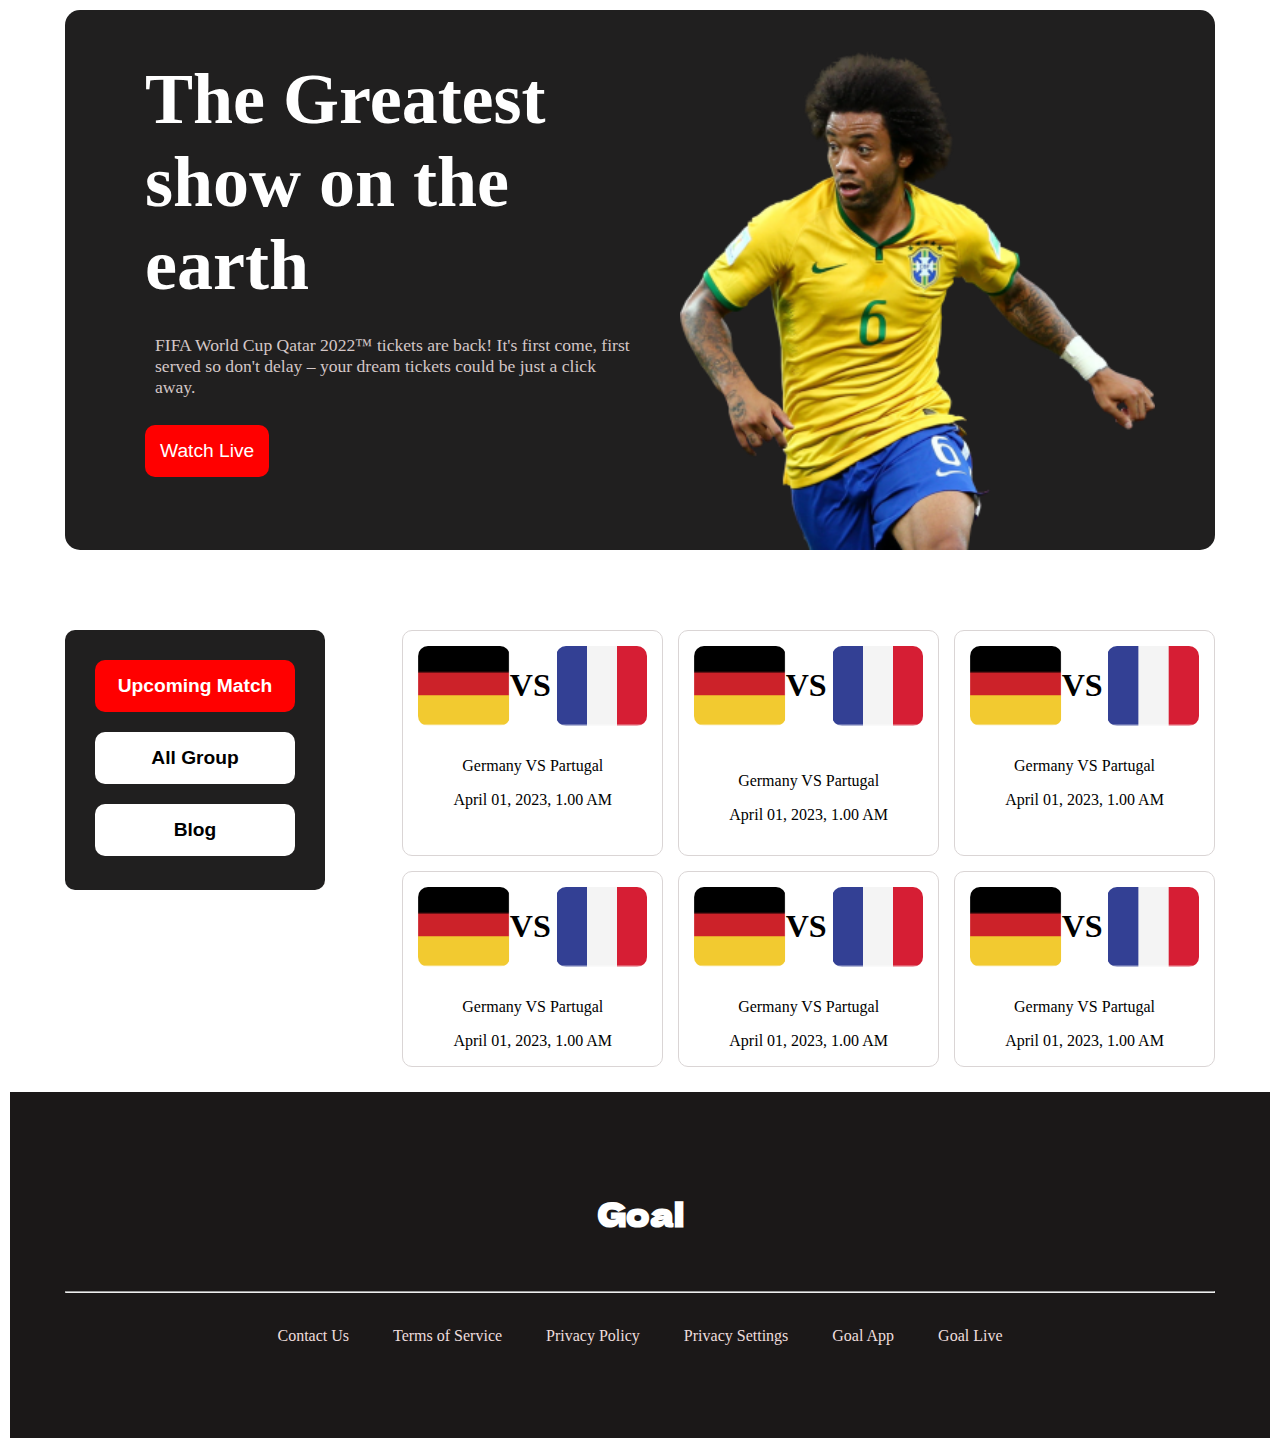
==== match.html @ 43641130 "Responsive site" ====
<!DOCTYPE html>
<html lang="en">
<head>
    <meta charset="UTF-8">
    <meta http-equiv="X-UA-Compatible" content="IE=edge">
    <meta name="viewport" content="width=device-width, initial-scale=1.0">
    <title>Upcoming Match</title>
    <!-- stylesheet for fontsawesome -->
    <link rel="stylesheet" href="https://cdnjs.cloudflare.com/ajax/libs/font-awesome/6.1.1/css/all.min.css" integrity="sha512-KfkfwYDsLkIlwQp6LFnl8zNdLGxu9YAA1QvwINks4PhcElQSvqcyVLLD9aMhXd13uQjoXtEKNosOWaZqXgel0g==" crossorigin="anonymous" referrerpolicy="no-referrer" />
    <link rel="shortcut icon" href="assets/trophy2.png" type="image/x-icon"> 
    <!-- three types of css stylesheet -->
    <link rel="stylesheet" href="css/style.css">  <!-- this stylesheet is commone device like desktop, laptop, smart tv etc -->
    <link rel="stylesheet" href="css/style_m.css"> <!-- this stylesheet is small device like all kinds of smartphone  -->
    <link rel="stylesheet" href="css/style_t.css"> <!-- this stylesheet is midium device like tablet, tablet computer etc -->
    
    <style>
         /* google fonts import */
        @import url('https://fonts.googleapis.com/css2?family=Dela+Gothic+One&display=swap');
    </style>

</head>
<body>
    <div class="container">
        <!-- banner section start here -->
        <section class="Banner">
            <div class="Banner-content">
                <div class="LeftSide-content">
                    <h1 class="title">The Greatest show on the earth</h1>
                    <p class="description" title="FIFA World Cup Qatar 2022™ tickets are back! It's first come, first served so don't delay – your dream tickets could be just a click away."> FIFA World Cup Qatar 2022™ tickets are back! It's first come, first served so don't delay – your dream tickets could be just a click away.</p>
                    <button class="active"><a style="color: white;" href="">Watch Live <i class="fa-solid fa-angles-right"></i></a></button>
                </div>
                <div class="RightSide-content">
                    <img src="assets/Banner Image.png" alt="">
                </div>
            </div>
        </section>
        <!-- banner section ends here -->


        <!-- Main Contents ends here -->
        <main>
            <section class="blog-content">
                <!-- left side button  -->
                <div class="blog-leftSide">
                    <div class="button-list">
                        <button class="btn active"><a style="color: white;" href="match.html">Upcoming Match</a></button>
                        <button class="btn"><a href="">All Group</a></button>
                        <button class="btn"><a href="index.html">Blog</a></button>
                    </div>
                </div>
                <!-- right side which maintain card part -->
                <div style="justify-content: space-between;" class="blog-rightside">
                    <!-- card secton. in this section i create 6 card. -->
                    <div class="card">
                        <div class="card-img country_flag">
                            <img style="width: 40%;" class="flag" src="assets/germany Flag.png" alt="">
                            <h1 style="width: 20%;">VS</h1>
                            <img style="width: 40%;" class="flag" src="assets/Flag.png" alt="">
                        </div>
                        <div style="padding: 0;" class="card-content">
                            <div class="country_name">
                                <p>Germany VS Partugal</p>
                            </div>
                            <div class="match_time">
                                <p><i class="fa-solid fa-calendar-days"></i> April 01, 2023, 1.00 AM</p>
                            </div>
                        </div>
                    </div>
                    <div class="card">
                        <div class="card-img country_flag">
                            <img style="width: 40%;" class="flag" src="assets/germany Flag.png" alt="">
                            <h1 style="width: 20%;">VS</h1>
                            <img style="width: 40%;" class="flag" src="assets/Flag.png" alt="">
                        </div>
                        <div class="card-content">
                            <div class="country_name">
                                <p>Germany VS Partugal</p>
                            </div>
                            <div class="match_time">
                                <p><i class="fa-solid fa-calendar-days"></i> April 01, 2023, 1.00 AM</p>
                            </div>
                        </div>
                    </div>
                    <div class="card">
                        <div class="card-img country_flag">
                            <img style="width: 40%;" class="flag" src="assets/germany Flag.png" alt="">
                            <h1 style="width: 20%;">VS</h1>
                            <img style="width: 40%;" class="flag" src="assets/Flag.png" alt="">
                        </div>
                        <div style="padding: 0;" class="card-content">
                            <div class="country_name">
                                <p>Germany VS Partugal</p>
                            </div>
                            <div class="match_time">
                                <p><i class="fa-solid fa-calendar-days"></i> April 01, 2023, 1.00 AM</p>
                            </div>
                        </div>
                    </div>
                    <div class="card">
                        <div class="card-img country_flag">
                            <img style="width: 40%;" class="flag" src="assets/germany Flag.png" alt="">
                            <h1 style="width: 20%;">VS</h1>
                            <img style="width: 40%;" class="flag" src="assets/Flag.png" alt="">
                        </div>
                        <div style="padding: 0;" class="card-content">
                            <div class="country_name">
                                <p>Germany VS Partugal</p>
                            </div>
                            <div class="match_time">
                                <p><i class="fa-solid fa-calendar-days"></i> April 01, 2023, 1.00 AM</p>
                            </div>
                        </div>
                    </div>
                    <div class="card">
                        <div class="card-img country_flag">
                            <img style="width: 40%;" class="flag" src="assets/germany Flag.png" alt="">
                            <h1 style="width: 20%;">VS</h1>
                            <img style="width: 40%;" class="flag" src="assets/Flag.png" alt="">
                        </div>
                        <div style="padding: 0;" class="card-content">
                            <div class="country_name">
                                <p>Germany VS Partugal</p>
                            </div>
                            <div class="match_time">
                                <p><i class="fa-solid fa-calendar-days"></i> April 01, 2023, 1.00 AM</p>
                            </div>
                        </div>
                    </div>
                    <div class="card">
                        <div class="card-img country_flag">
                            <img style="width: 40%;" class="flag" src="assets/germany Flag.png" alt="">
                            <h1 style="width: 20%;">VS</h1>
                            <img style="width: 40%;" class="flag" src="assets/Flag.png" alt="">
                        </div>
                        <div style="padding: 0;" class="card-content">
                            <div class="country_name">
                                <p>Germany VS Partugal</p>
                            </div>
                            <div class="match_time">
                                <p><i class="fa-solid fa-calendar-days"></i> April 01, 2023, 1.00 AM</p>
                            </div>
                        </div>
                    </div>
                </div>
                <!-- All view button. which display only tablet device -->
                <div class="viewallbtn">
                    <button class="btn active"><a href="">View All</a></button>
                </div>
            </section>
        </main>
        <!-- Main Contents ends here -->
    </div>
    <!-- footer setion start here -->
    <footer>
        <section class="container">
            <div class="footer-title">
                <h1 style="font-family: 'Dela Gothic One', cursive;">Goal</h1>
            </div>
            <hr>
            <!-- short link -->
            <div class="footer-link">
                <a href="">Contact Us</a>
                <a href="">Terms of Service</a>
                <a href="">Privacy Policy</a>
                <a href="">Privacy Settings</a>
                <a href="">Goal App</a>
                <a href="">Goal Live</a>
            </div>
            <!-- social Icon for all device. -->
            <div class="footer-social-icon">
                <a href="https://www.facebook.com/ali.fbads"><i class="fa-brands fa-facebook"></i></a>
                <a href="https://twitter.com/"> <i class="fa-brands fa-twitter"></i></a>
                <a href="https://web.whatsapp.com/"> <i class="fa-brands fa-whatsapp"></i></a>
                <a href="https://www.youtube.com/"> <i class="fa-brands fa-linkedin-in"></i></a>
            </div>
        </section>
    </footer>
    <!-- footer setion ends here -->
</body>
</html>
---- css/style.css ----
/* Style for common Device like computer, laptop, adroid tv etc */

*{
    scroll-behavior: smooth;
}
body{
    box-sizing: border-box;
    margin: 10px;
}

.container{
    max-width: 1150px;
    margin: 0 auto;
}
.Banner-content{
    width: 100%;
    display: grid;
    grid-template-columns: repeat(2, 1fr);
    background-color: rgb(32, 31, 31);
    color: white;
    border-radius: 15px;
    animation: ColorCng 6s ease-in infinite;
    -webkit-animation: ColorCng 6s ease-in infinite;
    animation-play-state: running;
}
.Banner-content .LeftSide-content{
    padding-left: 80px;    
}
.Banner-content .RightSide-content{
    padding: 40px 60px 0px 40px;
}
.Banner-content .LeftSide-content .title{
    font-size: 4.5rem;
    margin-bottom: 0;
}
.Banner-content .LeftSide-content .description{
    font-size: 1.1rem;
    padding: 10px;
    color: rgb(212, 199, 199);
}
button{
    background-color: white;
    padding: 15px;
    font-size: 1.2rem;
    border: none;
    border-radius: 10px;
    -webkit-border-radius: 10px;
    -moz-border-radius: 10px;
    -ms-border-radius: 10px;
    -o-border-radius: 10px;
}
a{
    text-decoration: none;
    color: black;
}

.Banner-content .RightSide-content img{
    width: 100%;
    height: 100%;
    margin-bottom: -4px;
}

@media screen and (min-width: 769px) and (max-width: 1060px){
    .Banner-content .LeftSide-content .title{
        font-size: 2.5rem;
    }
}
.LeftSide-content button{
    transition: transform 2s;
    -webkit-transition: transform 2s;
    -moz-transition: transform 2s;
    -ms-transition: transform 2s;
    -o-transition: transform 2s;
}
/* transition part */
.LeftSide-content button:hover{
    transform: scaleX(1.3);
    -webkit-transform: scaleX(1.3);
    -moz-transform: scaleX(1.3);
    -ms-transform: scaleX(1.3);
    -o-transform: scaleX(1.3);
}
/* animation part */
@keyframes ColorCng {
    0%{
        /* background-color: rgb(70, 77, 76); */
        background-color: rgb(0, 0, 0);
    }
    /* 50%{
        background-color: rgb(156, 161, 154);
        color: rgb(7, 7, 7);
    } */
    50%{
        background: linear-gradient(rgba(151, 31, 145, 0.8), rgba(28, 105, 105, 0.8));
    }
    100%{
        /* background-color: rgb(70, 77, 76); */
        background-color: rgb(22, 18, 18);
    }
}


.blog-content{
    width: 100%;
    padding-top: 80px;
    display: grid;
    grid-template-columns: 260px auto;
    justify-content: space-between;
    gap: 20px;
}
.blog-leftSide{
    background-color: rgb(32, 31, 31);
    padding: 20px;
    height: 220px;
    border-radius: 10px;
    -webkit-border-radius: 10px;
    -moz-border-radius: 10px;
    -ms-border-radius: 10px;
    -o-border-radius: 10px;
}
.button-list{
    display: flex;
    flex-direction: column;
}
.button-list .btn{
    padding: 15px;
    margin: 10px;
    font-weight: 600;
}
.active{
    background-color: red;
}
.white-color{
    color: white;
}
.blog-rightside{
    width: 100%;
    display: grid;
    grid-template-columns: repeat(3, 1fr);
    justify-content: space-around;
    gap: 15px;
}

.card{
    align-items: stretch;
    border: 1px solid rgb(218, 213, 213);
    border-radius: 10px;
    -webkit-border-radius: 10px;
    -moz-border-radius: 10px;
    -ms-border-radius: 10px;
    -o-border-radius: 10px;
    /* background: linear-gradient(rgba(224, 75, 217, 0.5), rgba(108, 219, 219, 0.5)); */
}
.card:hover{
    box-shadow: 8px 8px 8px rgb(202, 192, 192);
}
.card .card-content{
    padding: 15px;
}
.card .card-button button{
    border: 1px solid black;
    padding: 2px 20px;
    font-size: 15px;
    font-weight: 600;
    border-radius: 5px;
}
.card .card-button button:hover{
    border: 1px solid black;
    color: white;
    background-color: black;
}
.card .card-img img{
    width: 100%;
}
.card .card-title{
    margin: 0;
}
.card .card-title h3::before{
    content: "Transfer Live";
}
.card .card-icon {
    display: flex;
}

.card .card-icon p{
    padding-right: 15px;
    margin: 0;
}
.viewallbtn{
    display: none;
}
.country_flag{
    display: flex;
    flex-direction: row;
    padding: 15px;
}
.flag{
    border-radius: 10px;
    -webkit-border-radius: 10px;
    -moz-border-radius: 10px;
    -ms-border-radius: 10px;
    -o-border-radius: 10px;
}
.country_name{
    text-align: center;
}
/* .country_name{
    display: flex;
    flex-direction: row;
    justify-content: center;
}
.country_name p{
    margin: 0 3px;
    font-size: 15px;
} */

.card-content .match_time{
    text-align: center;
}




footer{
    background-color: rgb(27, 24, 24);
    color: white;
    margin-top: 25px;
}

.footer-title{
    /* font-size: 3rem; */
    text-align: center;
    padding: 6vw 0 2vw 0;
}
.footer-link{
    text-align: center;
    padding: 2vw 0 2vw 0;
}

footer .footer-link a{
    color: rgb(238, 221, 221);
    padding: 0 20px;
    justify-content: space-between;
}
footer .footer-link a:hover{
    color: rgb(233, 233, 233);
    text-decoration: underline;
}
footer .footer-social-icon{
    padding-top: 15px;
    padding-bottom: 35px;
    text-align: center;
}
footer .footer-social-icon a{
    padding: 10px;
    margin: 0px 5px;
    color: white;
    border-radius: 9px;
    -webkit-border-radius: 9px;
    -moz-border-radius: 9px;
    -ms-border-radius: 9px;
    -o-border-radius: 9px;
}
footer .footer-social-icon a:hover{
    color: black;
    background-color: white;
}
---- css/style_m.css ----
/* Style for Small Device like phone */

@media screen and (min-width:200px) and (max-width: 480px) {
    .Banner{
        margin: 10px;
        padding: 0;
    }
    .Banner-content{
        display: grid;
        grid-template-columns: auto;
        justify-content: center;
        overflow-x: hidden;
    }
    .Banner-content .LeftSide-content{
        width: 300px;
        height: 240px;
        padding-left: 0px;    
        text-align: center;
        justify-self: center;
    }
    .Banner-content .LeftSide-content .description{
        white-space: nowrap;
        text-overflow: ellipsis;
        overflow: hidden;  
    }
   
    .Banner-content .LeftSide-content .title{
        padding-right: 15px;
        width: 100%;
        font-size: 2rem;
        margin-bottom: 0;
    }
    
    .Banner-content .RightSide-content img{
        width: 100%;
        height:100%;
        margin-bottom: -4px;
    }
    

    .card{
        margin: 10px;
    }
    .blog-content{
        width: 100%;
        padding-top: 10px;
        display: grid;
        grid-template-columns: auto;
        grid-template-rows: 220px auto;
        gap: 20px;
    }
    .blog-leftSide{
        background-color: transparent;
    }
    .button-list{
        display: flex;
        flex-direction: column;
        align-items: center;
    }
    .button-list > button{
        width: fit-content;
        border: 1px solid lightgray;
    }
    .button-list .active{
        border: none;
    }

    .blog-rightside{
        display: grid;
        grid-template-columns: auto;
    }

    .footer-link{
        display: flex;
        flex-direction: column;
    }
    footer .footer-link a{
        padding: 15px;
    }
  }
---- css/style_t.css ----
/* Style for midium Device like tablet phone */


@media screen and (min-width: 481px) and (max-width: 768px) {
    .Banner{
        margin: 15px;
        padding: 0;
    }
    .Banner-content{
        width: 100%;
        height: 500px;
        /* margin: 15px; */
        display: grid;
        grid-template-columns: repeat(2, 1fr);
        background-color: rgb(32, 31, 31);
        color: white;
        border-radius: 15px;
    }
    .Banner-content .LeftSide-content{
        padding-left: 80px;    
    }
    .Banner-content .RightSide-content{
        padding: 40px 60px 0px 40px;
    }
    .Banner-content .LeftSide-content .title{
        font-size: 2rem;
        margin-bottom: 0;
    }
    .Banner-content .LeftSide-content .description{
        font-size: 1.1rem;
        padding: 10px;
        color: rgb(212, 199, 199);
    }
        
    .Banner-content .RightSide-content img{
        width: 100%;
        height: 100%;
        margin-bottom: -4px;
    }
    
    

    .card{
        margin: 10px;
    }
    .blog-content{
        width: 100%;
        display: grid;
        grid-template-columns: auto;
        grid-template-rows: 50px auto;
        gap: 20px;
    }
    .blog-leftSide{
        width: 100%;
        padding: 0;
        background-color: transparent;
        
    }
    .button-list{
        width: 100%;
        display: grid;
        grid-template-columns: repeat(3, 1fr);
        justify-content: center;
    }
    .button-list > button{
        border: 1px solid lightgray;
    }
    .button-list .active{
        border: none;
    }


    .blog-rightside{
        padding-top: 5px;
        display: grid;
        grid-template-columns: auto auto;
        grid-template-rows: repeat(3, 1fr);
        grid-auto-rows: 0px; 
        /* set height to 0 for autogenerated grid rows */
        overflow-y: hidden; /* hide grid items that overflow */
        gap: 6px;
    }
    @media screen and (min-width: 481px) and (max-width: 640px){
        .button-list .btn{
            font-size: 15px;
            padding: 10px 0;
            margin: 10px;
            font-weight: 600;
        }
    }

    .viewallbtn{
        display: block;
        text-align: center;
    }
    .viewallbtn .btn a{
        color: white;
        padding: 0px 25px;
    }
    
    .footer-link{
        padding: 20px 0px;
        display: flex;
        flex-direction: row;
        flex-wrap: wrap;
        justify-content: center;
    }

    footer .footer-link a{
        padding: 15px;
        justify-content: space-between;
    }    
  }
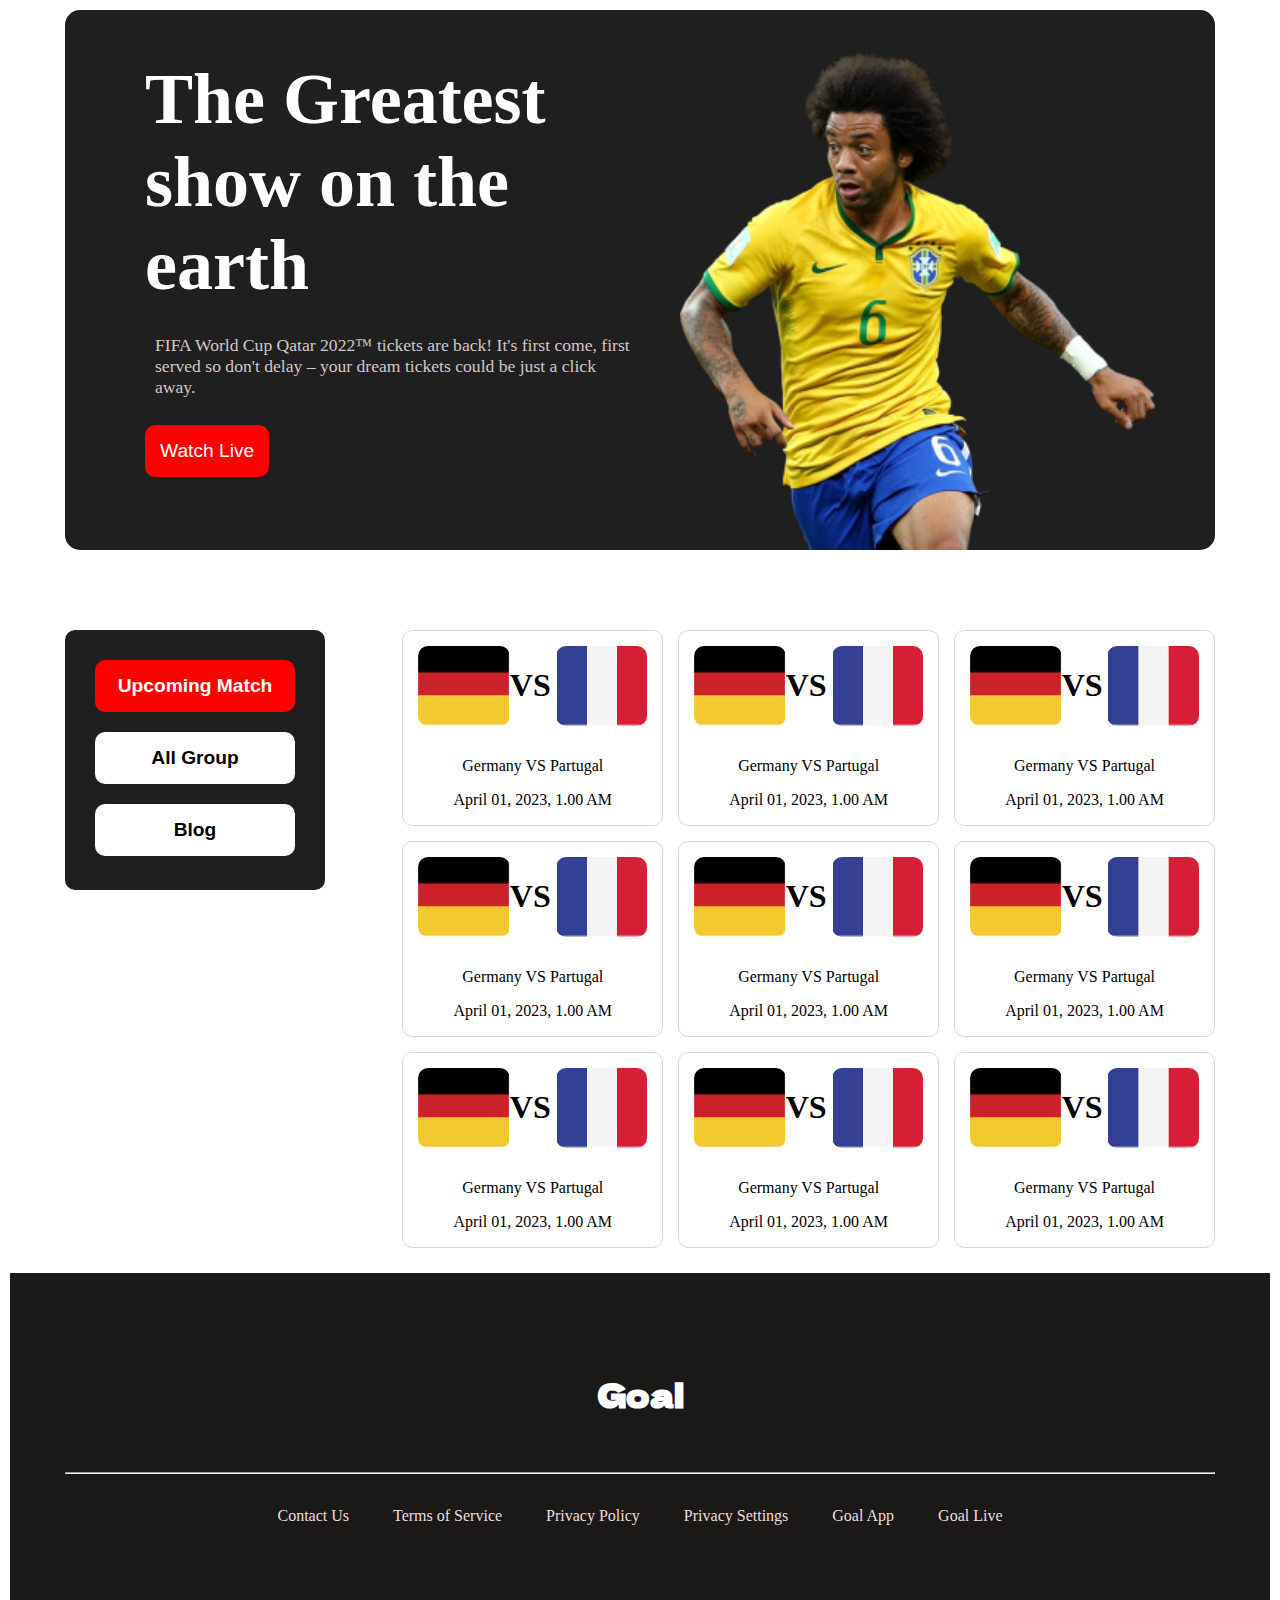
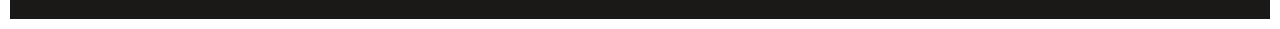
==== commit a1b04218: "Responsive site" ====
--- a/match.html
+++ b/match.html
@@ -72,7 +72,52 @@
                             <h1 style="width: 20%;">VS</h1>
                             <img style="width: 40%;" class="flag" src="assets/Flag.png" alt="">
                         </div>
-                        <div class="card-content">
+                        <div style="padding: 0;" class="card-content">
+                            <div class="country_name">
+                                <p>Germany VS Partugal</p>
+                            </div>
+                            <div class="match_time">
+                                <p><i class="fa-solid fa-calendar-days"></i> April 01, 2023, 1.00 AM</p>
+                            </div>
+                        </div>
+                    </div>
+                    <div class="card">
+                        <div class="card-img country_flag">
+                            <img style="width: 40%;" class="flag" src="assets/germany Flag.png" alt="">
+                            <h1 style="width: 20%;">VS</h1>
+                            <img style="width: 40%;" class="flag" src="assets/Flag.png" alt="">
+                        </div>
+                        <div style="padding: 0;" class="card-content">
+                            <div class="country_name">
+                                <p>Germany VS Partugal</p>
+                            </div>
+                            <div class="match_time">
+                                <p><i class="fa-solid fa-calendar-days"></i> April 01, 2023, 1.00 AM</p>
+                            </div>
+                        </div>
+                    </div>
+                    <div class="card">
+                        <div class="card-img country_flag">
+                            <img style="width: 40%;" class="flag" src="assets/germany Flag.png" alt="">
+                            <h1 style="width: 20%;">VS</h1>
+                            <img style="width: 40%;" class="flag" src="assets/Flag.png" alt="">
+                        </div>
+                        <div style="padding: 0;" class="card-content">
+                            <div class="country_name">
+                                <p>Germany VS Partugal</p>
+                            </div>
+                            <div class="match_time">
+                                <p><i class="fa-solid fa-calendar-days"></i> April 01, 2023, 1.00 AM</p>
+                            </div>
+                        </div>
+                    </div>
+                    <div class="card">
+                        <div class="card-img country_flag">
+                            <img style="width: 40%;" class="flag" src="assets/germany Flag.png" alt="">
+                            <h1 style="width: 20%;">VS</h1>
+                            <img style="width: 40%;" class="flag" src="assets/Flag.png" alt="">
+                        </div>
+                        <div style="padding: 0;" class="card-content">
                             <div class="country_name">
                                 <p>Germany VS Partugal</p>
                             </div>
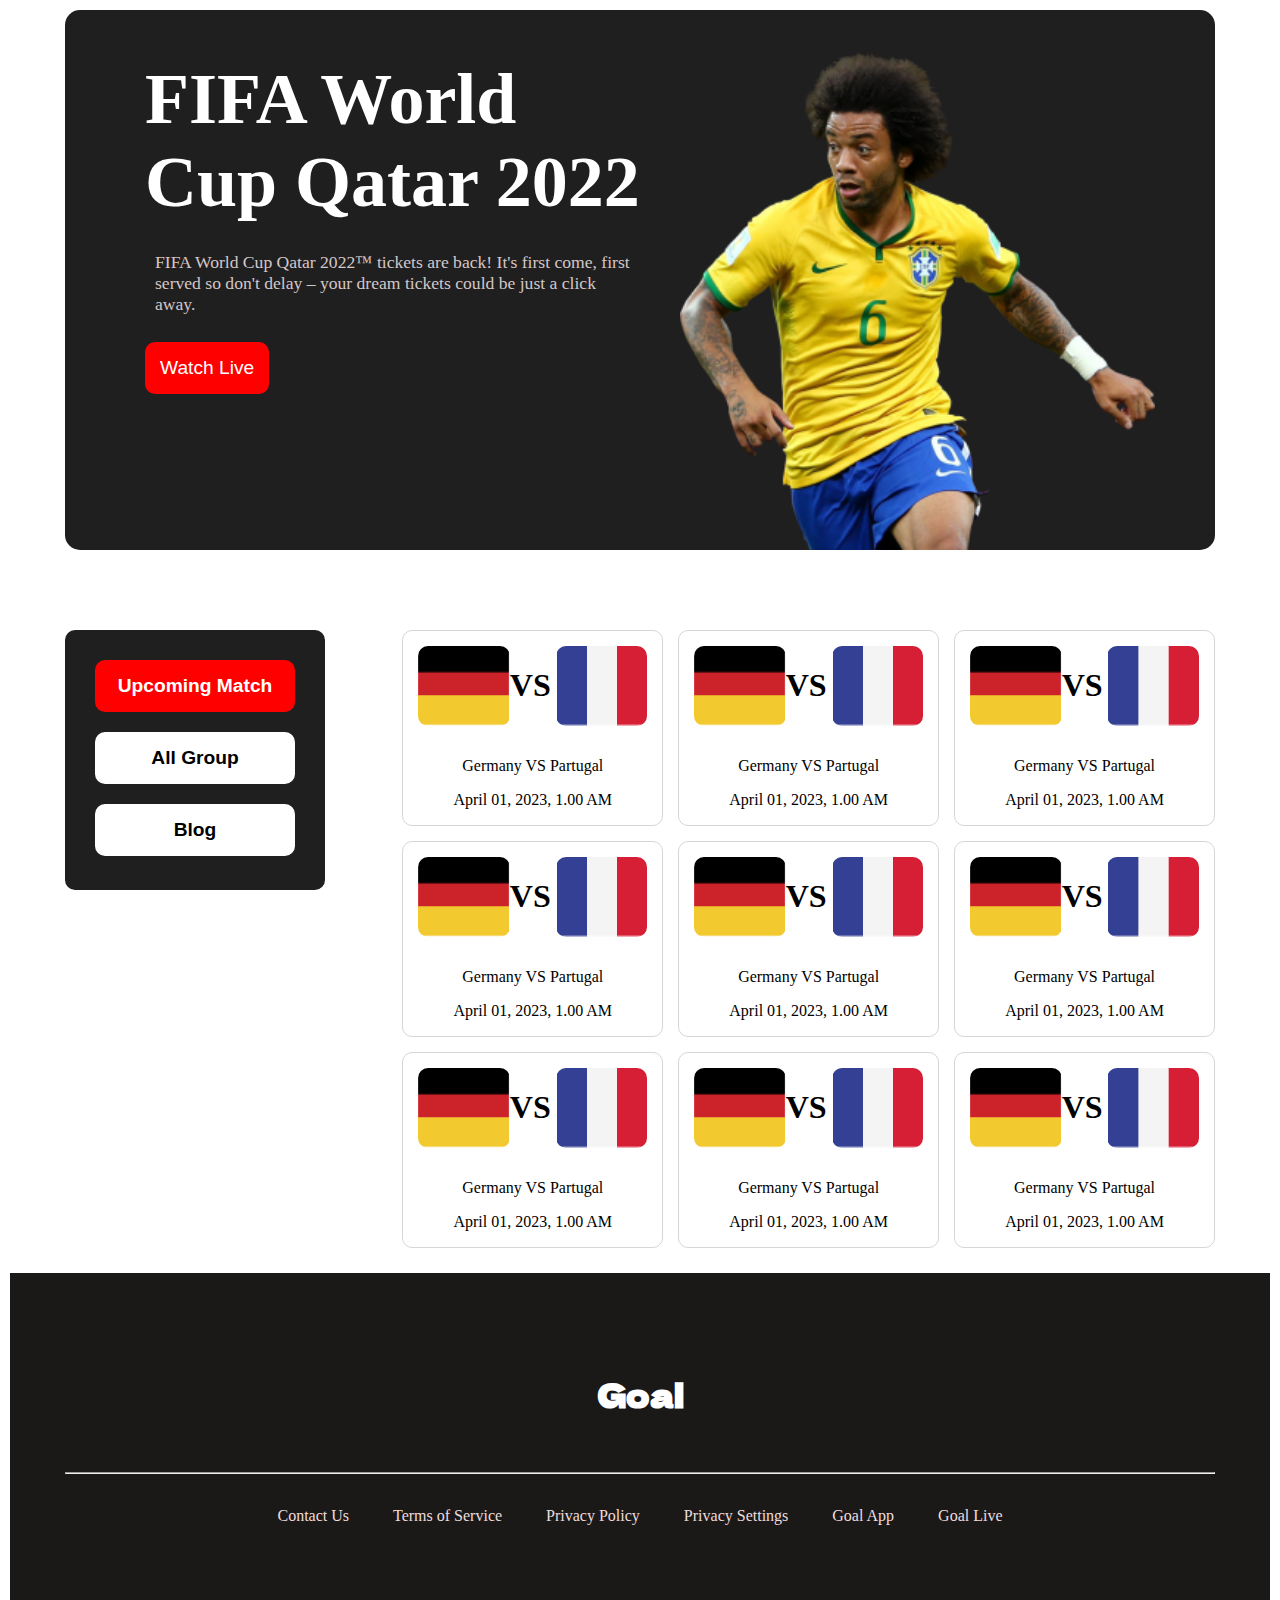
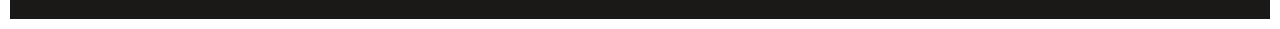
==== commit 2115c501: "Responsive site" ====
--- a/match.html
+++ b/match.html
@@ -25,7 +25,7 @@
         <section class="Banner">
             <div class="Banner-content">
                 <div class="LeftSide-content">
-                    <h1 class="title">The Greatest show on the earth</h1>
+                    <h1 class="title">FIFA World Cup Qatar 2022</h1>
                     <p class="description" title="FIFA World Cup Qatar 2022™ tickets are back! It's first come, first served so don't delay – your dream tickets could be just a click away."> FIFA World Cup Qatar 2022™ tickets are back! It's first come, first served so don't delay – your dream tickets could be just a click away.</p>
                     <button class="active"><a style="color: white;" href="">Watch Live <i class="fa-solid fa-angles-right"></i></a></button>
                 </div>
